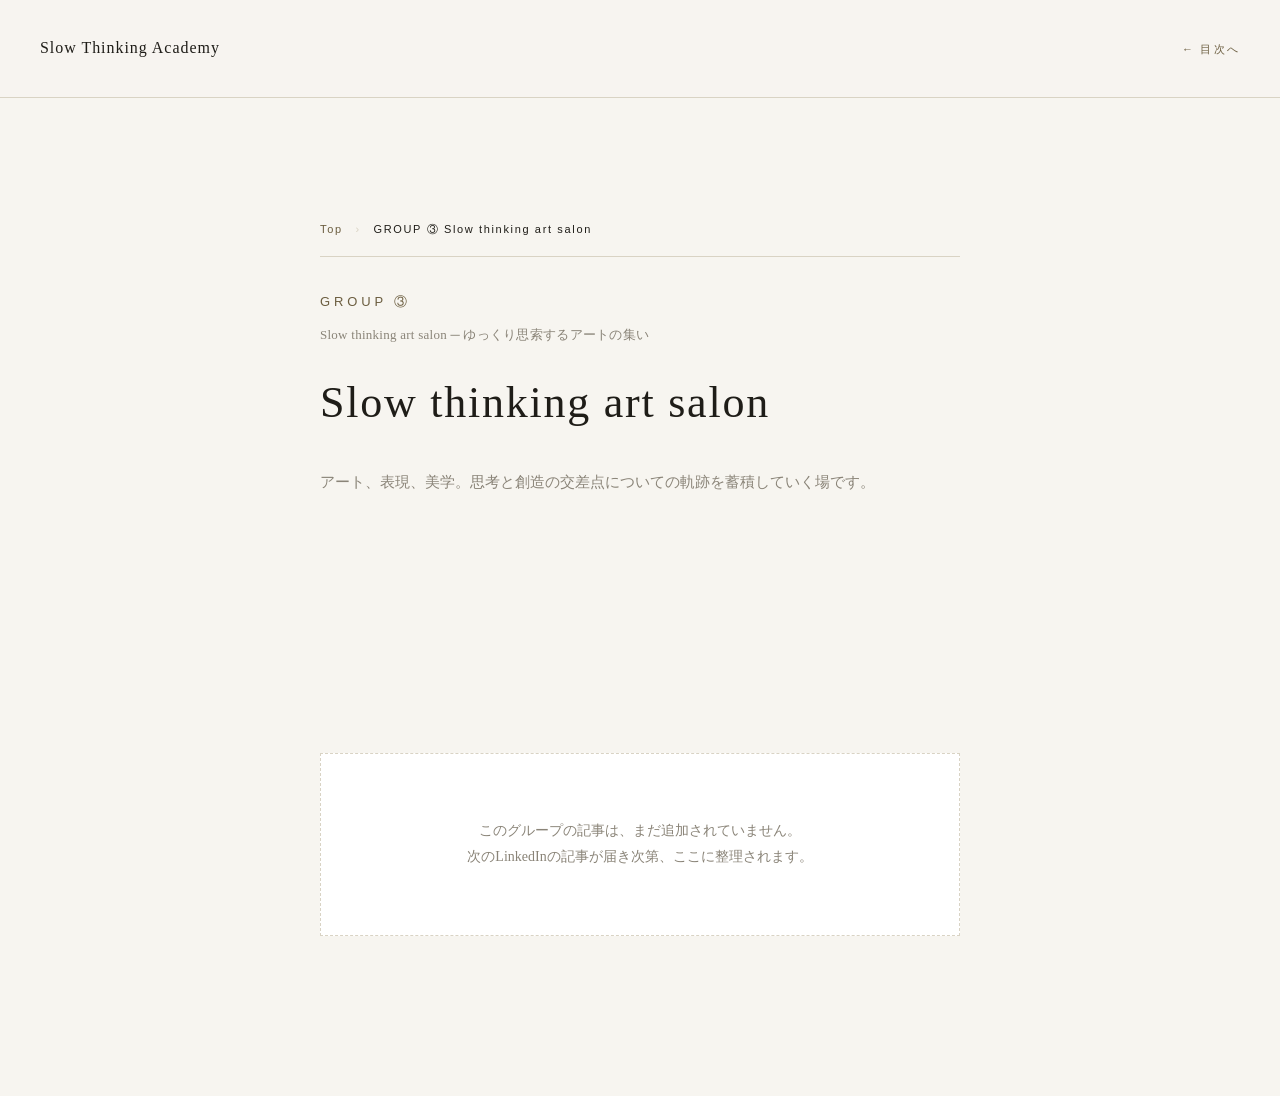
==== art-salon.html @ 64266f39 "Add files via upload" ====
<!DOCTYPE html>
<html lang="ja">
<head>
<meta charset="UTF-8">
<meta name="viewport" content="width=device-width, initial-scale=1.0">
<title>GROUP ③ Slow thinking art salon — Slow Thinking Academy</title>
<link rel="stylesheet" href="../_styles.css">
</head>
<body>

<header class="site-header">
  <a class="site-title" href="../index.html">Slow Thinking Academy</a>
  <a class="site-nav" href="../index.html#group-index">← 目次へ</a>
</header>

<div class="wrap">

  <section class="hero">
    <div class="crumbs">
      <a href="../index.html">Top</a>
      <span class="sep">›</span>
      <span class="current">GROUP ③ Slow thinking art salon</span>
    </div>

    <div class="group-hero-label">GROUP ③</div>
    <div class="group-hero-fullname">Slow thinking art salon ─ ゆっくり思索するアートの集い</div>
    <h1 class="page-title">Slow thinking art salon</h1>
    <p class="group-hero-desc">アート、表現、美学。思考と創造の交差点についての軌跡を蓄積していく場です。</p>
  </section>

  <section>
    <div class="empty-state">
      <p>このグループの記事は、まだ追加されていません。<br>
      次のLinkedInの記事が届き次第、ここに整理されます。</p>
    </div>
  </section>

</div>
</body>
</html>
---- _styles.css ----
/* ===================================================
   Slow Thinking Academy — shared styles
   =================================================== */

:root {
  --bg: #f7f5f0;
  --ink: #1f1d18;
  --ink-soft: #4a463d;
  --ink-mute: #8a8478;
  --line: #d9d3c4;
  --accent: #6b5d3f;
  --quote: #efe9dc;
}

* { box-sizing: border-box; margin: 0; padding: 0; }

html { scroll-behavior: smooth; }

body {
  background: var(--bg);
  color: var(--ink);
  font-family: "Hiragino Mincho ProN", "Yu Mincho", "YuMincho", "Noto Serif JP", "Songti SC", serif;
  line-height: 2.05;
  font-size: 17px;
  -webkit-font-smoothing: antialiased;
}

.wrap {
  max-width: 720px;
  margin: 0 auto;
  padding: 80px 40px 160px;
}

/* ---------- サイトヘッダー（多ページ共通） ---------- */
.site-header {
  display: flex;
  justify-content: space-between;
  align-items: baseline;
  padding: 32px 40px;
  border-bottom: 1px solid var(--line);
  background: rgba(247, 245, 240, 0.85);
}
.site-header .site-title {
  font-size: 16px;
  letter-spacing: 0.06em;
  color: var(--ink);
  text-decoration: none;
}
.site-header .site-nav {
  font-family: "Helvetica Neue", "Hiragino Kaku Gothic ProN", sans-serif;
  font-size: 11px;
  letter-spacing: 0.2em;
  color: var(--accent);
  text-decoration: none;
}
.site-header .site-nav:hover { color: var(--ink); }

/* ---------- パンくずリスト ---------- */
.crumbs {
  font-family: "Helvetica Neue", "Hiragino Kaku Gothic ProN", sans-serif;
  font-size: 11px;
  letter-spacing: 0.15em;
  color: var(--ink-mute);
  margin-bottom: 32px;
  padding-bottom: 16px;
  border-bottom: 1px solid var(--line);
}
.crumbs a {
  color: var(--accent);
  text-decoration: none;
  border-bottom: 1px solid transparent;
  transition: border-color 0.2s;
}
.crumbs a:hover { border-bottom-color: var(--accent); }
.crumbs .sep { margin: 0 8px; color: var(--line); }
.crumbs .current { color: var(--ink); }

/* ---------- ページヒーロー ---------- */
.hero { padding-top: 40px; padding-bottom: 80px; }
.tag {
  display: inline-block;
  font-size: 12px;
  letter-spacing: 0.3em;
  color: var(--ink-mute);
  text-transform: uppercase;
  margin-bottom: 40px;
}
h1.page-title {
  font-size: 44px;
  font-weight: 500;
  letter-spacing: 0.04em;
  line-height: 1.5;
  margin-bottom: 32px;
  color: var(--ink);
}
.page-subtitle {
  font-size: 14px;
  color: var(--ink-mute);
  margin-bottom: 56px;
  letter-spacing: 0.02em;
  line-height: 1.7;
}
.lead {
  border-top: 1px solid var(--line);
  border-bottom: 1px solid var(--line);
  padding: 40px 0;
}
.lead p {
  font-size: 20px;
  line-height: 2.2;
  color: var(--ink-soft);
  margin-bottom: 20px;
}
.lead p:last-child { margin-bottom: 0; }

/* ---------- 章 ---------- */
section {
  padding-top: 100px;
  scroll-margin-top: 40px;
}
.chapter-num {
  font-size: 13px;
  letter-spacing: 0.3em;
  color: var(--ink-mute);
  margin-bottom: 24px;
  font-family: "Helvetica Neue", sans-serif;
}
h2 {
  font-size: 26px;
  font-weight: 500;
  line-height: 1.7;
  margin-bottom: 48px;
  color: var(--ink);
  letter-spacing: 0.02em;
}
p {
  margin-bottom: 28px;
  color: var(--ink-soft);
}
p strong { color: var(--ink); font-weight: 500; }

/* ---------- 引用 ---------- */
.quote-block {
  margin: 56px 0;
  padding: 32px 36px;
  background: var(--quote);
  border-left: 2px solid var(--accent);
  font-size: 19px;
  line-height: 2.1;
  color: var(--ink);
}
.quote-block.with-margin {
  margin: 72px -36px;
  border-left: none;
  border-top: 1px solid var(--accent);
  border-bottom: 1px solid var(--accent);
  padding: 56px 36px;
  text-align: center;
  font-size: 22px;
  line-height: 2.2;
}

/* ---------- 7つの柱 ---------- */
.principles { margin: 56px 0; padding: 0; list-style: none; }
.principles li {
  display: flex; align-items: baseline;
  padding: 22px 0;
  border-bottom: 1px solid var(--line);
  font-size: 18px;
}
.principles li:last-child { border-bottom: none; }
.principles .num {
  font-family: "Helvetica Neue", serif;
  font-size: 13px; color: var(--ink-mute);
  width: 56px; flex-shrink: 0; letter-spacing: 0.2em;
}
.principles .text { color: var(--ink); }

/* ---------- キーコンセプト ---------- */
.concept { margin: 64px 0; padding: 0; }
.concept-item { padding: 28px 0; border-bottom: 1px solid var(--line); }
.concept-jp {
  font-size: 20px; color: var(--ink);
  margin-bottom: 8px; font-weight: 500;
}
.concept-arrow {
  font-family: "Helvetica Neue", sans-serif;
  font-size: 13px; color: var(--accent);
  letter-spacing: 0.2em; margin-bottom: 8px;
}
.concept-desc { color: var(--ink-soft); font-size: 16px; line-height: 1.9; }

/* ---------- 行動提案リスト ---------- */
.actions {
  margin-top: 64px;
  padding: 48px 0 0;
  border-top: 1px solid var(--line);
}
.actions-title {
  font-size: 14px;
  letter-spacing: 0.3em;
  color: var(--ink-mute);
  margin-bottom: 32px;
  font-family: "Helvetica Neue", sans-serif;
}
.actions ol { list-style: none; counter-reset: action; padding: 0; }
.actions li {
  counter-increment: action;
  padding: 20px 0;
  border-bottom: 1px solid var(--line);
  font-size: 17px;
  color: var(--ink-soft);
  line-height: 1.9;
  position: relative;
  padding-left: 56px;
}
.actions li::before {
  content: counter(action, decimal-leading-zero);
  position: absolute; left: 0; top: 22px;
  font-family: "Helvetica Neue", sans-serif;
  font-size: 13px; color: var(--ink-mute);
  letter-spacing: 0.2em;
}
.actions li:last-child { border-bottom: none; }

/* ---------- 結び ---------- */
footer {
  margin-top: 120px;
  padding-top: 80px;
  border-top: 1px solid var(--line);
  text-align: center;
}
.invite { font-size: 22px; line-height: 2.2; color: var(--ink); margin-bottom: 40px; }
.signature {
  font-size: 13px;
  letter-spacing: 0.4em;
  color: var(--ink-mute);
  margin-top: 40px;
  text-transform: uppercase;
}

/* ---------- グループカード（目次） ---------- */
.group-index-grid {
  display: grid;
  grid-template-columns: 1fr 1fr;
  gap: 24px;
  margin: 48px 0 32px;
}
.group-card {
  display: block;
  text-decoration: none;
  background: #ffffff;
  border: 1px solid var(--line);
  padding: 32px 28px;
  transition: background 0.25s ease, border-color 0.25s ease, transform 0.25s ease;
  color: inherit;
}
.group-card:hover {
  background: var(--quote);
  border-color: var(--accent);
  transform: translateY(-2px);
}
.group-card-num {
  font-family: "Helvetica Neue", sans-serif;
  font-size: 11px;
  letter-spacing: 0.3em;
  color: var(--accent);
  margin-bottom: 16px;
}
.group-card-title {
  font-size: 19px;
  font-weight: 500;
  line-height: 1.6;
  margin-bottom: 12px;
  color: var(--ink);
  letter-spacing: 0.02em;
}
.group-card-subtitle {
  font-size: 13px;
  color: var(--ink-mute);
  line-height: 1.7;
  margin-bottom: 20px;
}
.group-card-meta {
  font-family: "Helvetica Neue", sans-serif;
  font-size: 11px;
  letter-spacing: 0.2em;
  color: var(--ink-mute);
  border-top: 1px solid var(--line);
  padding-top: 16px;
}
.group-card-link {
  font-family: "Helvetica Neue", sans-serif;
  font-size: 11px;
  letter-spacing: 0.25em;
  color: var(--accent);
  border-top: 1px solid var(--line);
  padding-top: 16px;
  margin-top: 16px;
}
.group-note {
  font-size: 13px;
  color: var(--ink-mute);
  line-height: 1.9;
  padding: 16px 20px;
  background: rgba(107, 93, 63, 0.04);
  border-left: 2px solid var(--line);
}

/* ---------- グループ見出し ---------- */
.group-hero-label {
  font-family: "Helvetica Neue", sans-serif;
  font-size: 13px;
  letter-spacing: 0.3em;
  color: var(--accent);
  margin-bottom: 8px;
}
.group-hero-fullname {
  font-size: 13px;
  color: var(--ink-mute);
  margin-bottom: 24px;
  line-height: 1.7;
  letter-spacing: 0.02em;
}
.group-hero-desc {
  font-size: 15px;
  color: var(--ink-mute);
  line-height: 1.9;
  max-width: 600px;
}

/* ---------- 記事リスト（グループページ） ---------- */
.article-list { margin-top: 56px; }
.article-list-item {
  display: block;
  text-decoration: none;
  background: #fbf9f3;
  border: 1px solid var(--line);
  padding: 40px 36px;
  margin-bottom: 24px;
  transition: background 0.2s, border-color 0.2s, transform 0.2s;
  color: inherit;
}
.article-list-item:hover {
  background: var(--quote);
  border-color: var(--accent);
  transform: translateY(-2px);
}
.article-list-item .entry-num {
  display: inline-block;
  font-family: "Helvetica Neue", "Hiragino Kaku Gothic ProN", sans-serif;
  font-size: 11px;
  letter-spacing: 0.3em;
  color: var(--ink-mute);
  margin-bottom: 16px;
}
.article-list-item .entry-title {
  font-size: 22px;
  font-weight: 500;
  line-height: 1.6;
  color: var(--ink);
  margin-bottom: 16px;
  letter-spacing: 0.01em;
}
.article-list-item .entry-meta {
  display: flex;
  gap: 24px;
  font-size: 12px;
  color: var(--ink-mute);
  font-family: "Helvetica Neue", sans-serif;
  letter-spacing: 0.05em;
}
.article-list-item .entry-arrow {
  float: right;
  font-family: "Helvetica Neue", sans-serif;
  color: var(--accent);
  font-size: 14px;
  letter-spacing: 0.2em;
  margin-top: -32px;
}

/* ---------- 投稿カード（記事ページ） ---------- */
.post {
  margin: 0;
  padding: 0;
}
.post-label {
  display: inline-block;
  font-family: "Helvetica Neue", "Hiragino Kaku Gothic ProN", sans-serif;
  font-size: 11px;
  letter-spacing: 0.3em;
  color: var(--ink-mute);
  margin-bottom: 28px;
}
.post-meta {
  display: flex;
  flex-wrap: wrap;
  gap: 24px;
  align-items: baseline;
  margin-bottom: 20px;
  font-size: 13px;
}
.post-date {
  font-family: "Helvetica Neue", sans-serif;
  color: var(--ink-mute);
  letter-spacing: 0.1em;
}
.post-source {
  color: var(--ink-mute);
  font-size: 12px;
  line-height: 1.6;
}
.post-title {
  font-size: 32px;
  font-weight: 500;
  line-height: 1.5;
  margin: 24px 0 48px;
  color: var(--ink);
  letter-spacing: 0.01em;
}
.post-body p {
  margin-bottom: 28px;
  color: var(--ink-soft);
  font-size: 17px;
  line-height: 2.05;
}
.post-body p:last-child { margin-bottom: 0; }
.post-source-quote {
  margin: 36px 0;
  padding: 20px 24px;
  background: rgba(107, 93, 63, 0.06);
  border-left: 2px solid var(--accent);
  font-size: 15px;
  line-height: 1.95;
  color: var(--ink);
}
.post-list { margin: 24px 0 28px; padding-left: 0; list-style: none; }
.post-list li {
  padding: 10px 0 10px 28px;
  position: relative;
  font-size: 16px;
  color: var(--ink);
}
.post-list li::before {
  content: "";
  position: absolute; left: 0; top: 22px;
  width: 16px; height: 1px;
  background: var(--accent);
}
.post-tags {
  margin-top: 48px;
  padding-top: 24px;
  border-top: 1px solid var(--line);
  display: flex;
  flex-wrap: wrap;
  gap: 16px;
}
.post-tags span {
  font-size: 13px;
  color: var(--accent);
  letter-spacing: 0.05em;
}
.post-group-note {
  margin-top: 72px;
  padding: 36px 32px;
  background: #ffffff;
  border: 1px dashed var(--line);
}
.post-group-note p {
  font-size: 14.5px;
  line-height: 1.95;
  margin-bottom: 16px;
  color: var(--ink-mute);
}
.post-group-note strong { color: var(--ink-soft); font-weight: 500; }
.post-group-link {
  margin-top: 20px;
  padding-top: 16px;
  border-top: 1px solid var(--line);
  font-size: 13px !important;
  color: var(--accent);
}
.post-group-link a {
  color: var(--accent);
  text-decoration: none;
  border-bottom: 1px solid var(--accent);
  word-break: break-all;
}

/* ---------- 記事ナビ（前後／上下） ---------- */
.article-nav {
  margin-top: 96px;
  padding: 32px 0;
  border-top: 1px solid var(--line);
  border-bottom: 1px solid var(--line);
  display: flex;
  justify-content: space-between;
  align-items: center;
  flex-wrap: wrap;
  gap: 16px;
}
.article-nav a {
  font-family: "Helvetica Neue", "Hiragino Kaku Gothic ProN", sans-serif;
  font-size: 13px;
  letter-spacing: 0.15em;
  color: var(--accent);
  text-decoration: none;
  padding: 10px 18px;
  border: 1px solid var(--line);
  background: #ffffff;
  transition: background 0.2s, border-color 0.2s;
}
.article-nav a:hover {
  background: var(--quote);
  border-color: var(--accent);
}
.article-nav .center { margin: 0 auto; }

/* ---------- 空状態 ---------- */
.empty-state {
  padding: 64px 32px;
  background: #ffffff;
  border: 1px dashed var(--line);
  text-align: center;
  margin-top: 48px;
}
.empty-state p {
  font-size: 14px;
  color: var(--ink-mute);
  line-height: 1.9;
  margin-bottom: 0;
}

/* ---------- レスポンシブ ---------- */
@media (max-width: 640px) {
  body { font-size: 16px; }
  .wrap { padding: 60px 24px 120px; }
  .site-header { padding: 24px; flex-direction: column; align-items: flex-start; gap: 12px; }
  h1.page-title { font-size: 32px; }
  h2 { font-size: 21px; }
  h3.post-title { font-size: 24px !important; margin: 16px 0 32px; }
  .lead p { font-size: 18px; }
  .quote-block.with-margin { margin: 56px 0; font-size: 19px; padding: 40px 24px; }
  section { padding-top: 64px; }
  .post-meta { flex-direction: column; gap: 8px; }
  .group-index-grid { grid-template-columns: 1fr; gap: 16px; }
  .group-card { padding: 24px 20px; }
  .article-list-item { padding: 28px 24px; }
  .post-title { font-size: 24px; }
  .article-nav { flex-direction: column; align-items: stretch; }
  .article-nav .center { margin: 0; }
}
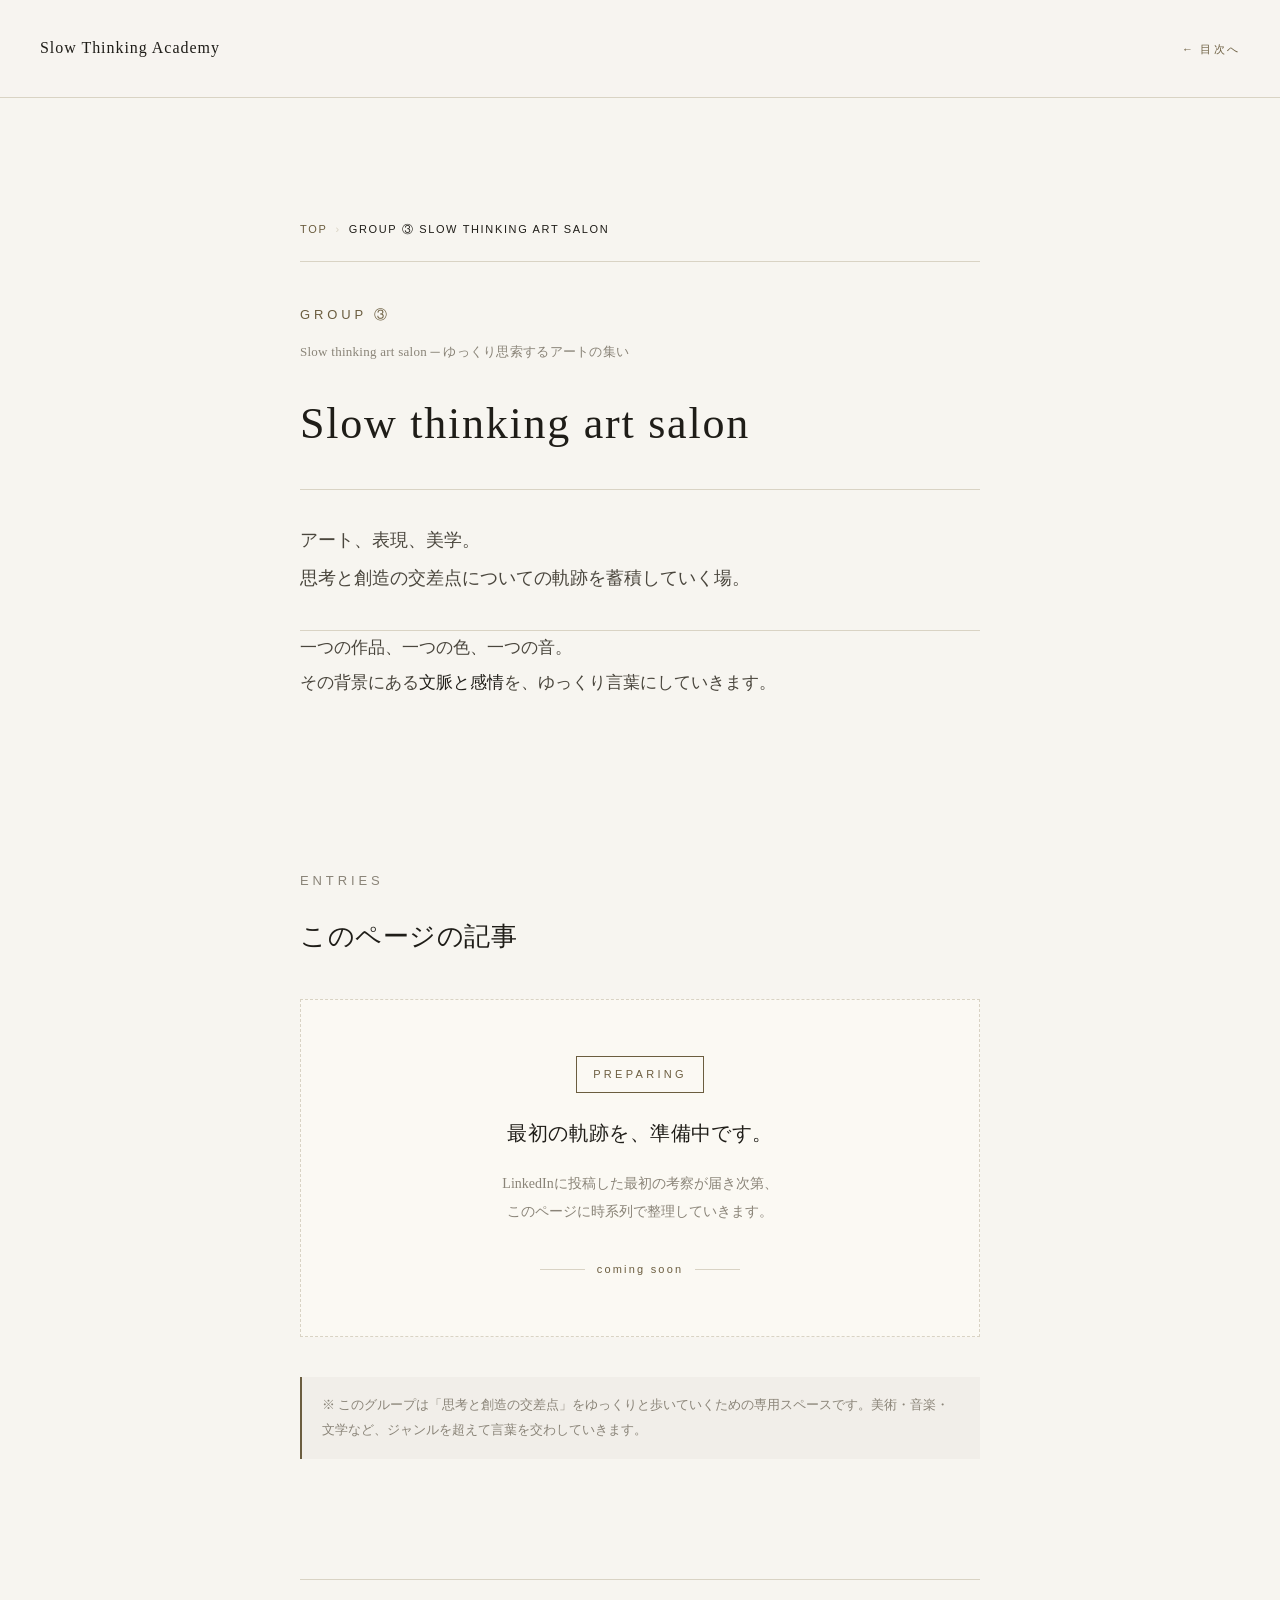
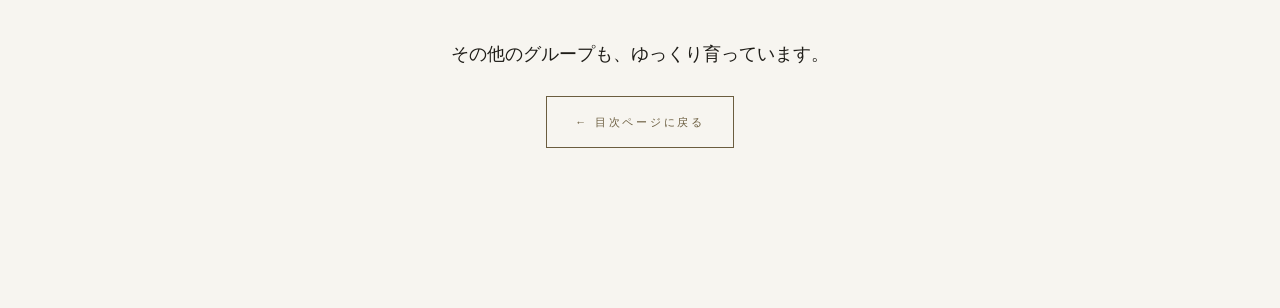
==== commit 45299bc2: "Add files via upload" ====
--- a/art-salon.html
+++ b/art-salon.html
@@ -4,7 +4,62 @@
 <meta charset="UTF-8">
 <meta name="viewport" content="width=device-width, initial-scale=1.0">
 <title>GROUP ③ Slow thinking art salon — Slow Thinking Academy</title>
-<link rel="stylesheet" href="../_styles.css">
+<style>
+:root{--bg:#f7f5f0;--ink:#1f1d18;--ink-soft:#4a463d;--ink-mute:#8a8478;--line:#d9d3c4;--accent:#6b5d3f;--accent-soft:#a89473;--quote:#efe9dc;--card:#fbf9f3}
+*{box-sizing:border-box;margin:0;padding:0}
+html{scroll-behavior:smooth}
+body{background:var(--bg);color:var(--ink);font-family:"Hiragino Mincho ProN","Yu Mincho","YuMincho","Noto Serif JP","Songti SC",serif;line-height:2.05;font-size:17px;-webkit-font-smoothing:antialiased}
+.wrap{max-width:760px;margin:0 auto;padding:80px 40px 160px}
+.site-header{display:flex;justify-content:space-between;align-items:baseline;padding:32px 40px;border-bottom:1px solid var(--line);background:rgba(247,245,240,0.85)}
+.site-header .site-title{font-size:16px;letter-spacing:0.06em;color:var(--ink);text-decoration:none}
+.site-header .site-nav{font-family:"Helvetica Neue","Hiragino Kaku Gothic ProN",sans-serif;font-size:11px;letter-spacing:0.2em;color:var(--accent);text-decoration:none}
+.site-header .site-nav:hover{color:var(--ink)}
+
+.crumbs{font-family:"Helvetica Neue","Hiragino Kaku Gothic ProN",sans-serif;font-size:11px;letter-spacing:0.15em;color:var(--ink-mute);margin-bottom:40px;padding-bottom:20px;border-bottom:1px solid var(--line);display:flex;align-items:center;flex-wrap:wrap;gap:8px;text-transform:uppercase}
+.crumbs a{color:var(--accent);text-decoration:none;border-bottom:1px solid transparent;transition:border-color 0.2s}
+.crumbs a:hover{border-bottom-color:var(--accent)}
+.crumbs .sep{color:var(--line)}
+.crumbs .current{color:var(--ink)}
+
+.hero{padding-top:40px;padding-bottom:64px}
+.group-hero-label{font-family:"Helvetica Neue",sans-serif;font-size:13px;letter-spacing:0.3em;color:var(--accent);margin-bottom:12px}
+.group-hero-fullname{font-size:13px;color:var(--ink-mute);margin-bottom:28px;line-height:1.7;letter-spacing:0.02em}
+h1.page-title{font-size:44px;font-weight:500;letter-spacing:0.04em;line-height:1.5;margin-bottom:32px;color:var(--ink)}
+.lead{border-top:1px solid var(--line);border-bottom:1px solid var(--line);padding:32px 0;margin-top:24px}
+.lead p{font-size:18px;line-height:2.1;color:var(--ink-soft);margin-bottom:0}
+
+section{padding-top:80px;scroll-margin-top:40px}
+.chapter-num{font-family:"Helvetica Neue",sans-serif;font-size:13px;letter-spacing:0.3em;color:var(--ink-mute);margin-bottom:20px}
+h2{font-size:26px;font-weight:500;line-height:1.7;margin-bottom:40px;color:var(--ink);letter-spacing:0.02em}
+p{margin-bottom:24px;color:var(--ink-soft)}
+p strong{color:var(--ink);font-weight:500}
+
+.preparing-card{background:var(--card);border:1px dashed var(--line);padding:56px 40px;text-align:center;margin-top:32px;position:relative}
+.preparing-badge{display:inline-block;font-family:"Helvetica Neue",sans-serif;font-size:11px;letter-spacing:0.3em;color:var(--accent);text-transform:uppercase;margin-bottom:20px;padding:6px 16px;border:1px solid var(--accent)}
+.preparing-title{font-size:20px;font-weight:500;color:var(--ink);margin-bottom:16px;letter-spacing:0.02em}
+.preparing-desc{font-size:14px;color:var(--ink-mute);line-height:2;max-width:480px;margin:0 auto}
+.preparing-divider{display:flex;align-items:center;justify-content:center;gap:12px;margin:32px auto 0;max-width:200px}
+.preparing-divider span{height:1px;flex:1;background:var(--line)}
+.preparing-divider em{font-family:"Helvetica Neue",sans-serif;font-size:11px;letter-spacing:0.2em;color:var(--accent);font-style:normal}
+
+.group-note{font-size:13px;color:var(--ink-mute);line-height:1.9;padding:16px 20px;background:rgba(107,93,63,0.04);border-left:2px solid var(--accent);margin-top:40px}
+
+footer{margin-top:120px;padding-top:56px;border-top:1px solid var(--line);text-align:center}
+.footer-cta{font-size:18px;line-height:2;color:var(--ink);margin-bottom:24px}
+.footer-back{display:inline-block;font-family:"Helvetica Neue",sans-serif;font-size:11px;letter-spacing:0.25em;color:var(--accent);text-decoration:none;padding:14px 28px;border:1px solid var(--accent);transition:background 0.2s ease,color 0.2s ease}
+.footer-back:hover{background:var(--accent);color:var(--bg)}
+
+@media (max-width:640px){
+  body{font-size:16px}
+  .wrap{padding:60px 24px 120px}
+  .site-header{padding:24px;flex-direction:column;align-items:flex-start;gap:12px}
+  h1.page-title{font-size:30px}
+  h2{font-size:21px}
+  .lead p{font-size:16px}
+  section{padding-top:56px}
+  .preparing-card{padding:40px 24px}
+}
+</style>
 </head>
 <body>
 
@@ -19,22 +74,43 @@
     <div class="crumbs">
       <a href="../index.html">Top</a>
       <span class="sep">›</span>
-      <span class="current">GROUP ③ Slow thinking art salon</span>
+      <span class="current">Group ③ Slow thinking art salon</span>
     </div>
 
     <div class="group-hero-label">GROUP ③</div>
     <div class="group-hero-fullname">Slow thinking art salon ─ ゆっくり思索するアートの集い</div>
+
     <h1 class="page-title">Slow thinking art salon</h1>
-    <p class="group-hero-desc">アート、表現、美学。思考と創造の交差点についての軌跡を蓄積していく場です。</p>
+
+    <div class="lead">
+      <p>アート、表現、美学。<br>
+      思考と創造の交差点についての軌跡を蓄積していく場。</p>
+    </div>
+
+    <p>一つの作品、一つの色、一つの音。<br>
+    その背景にある<strong>文脈と感情</strong>を、ゆっくり言葉にしていきます。</p>
   </section>
 
   <section>
-    <div class="empty-state">
-      <p>このグループの記事は、まだ追加されていません。<br>
-      次のLinkedInの記事が届き次第、ここに整理されます。</p>
+    <div class="chapter-num">ENTRIES</div>
+    <h2>このページの記事</h2>
+
+    <div class="preparing-card">
+      <span class="preparing-badge">Preparing</span>
+      <div class="preparing-title">最初の軌跡を、準備中です。</div>
+      <p class="preparing-desc">LinkedInに投稿した最初の考察が届き次第、<br>このページに時系列で整理していきます。</p>
+      <div class="preparing-divider"><span></span><em>coming soon</em><span></span></div>
     </div>
+
+    <div class="group-note">※ このグループは「思考と創造の交差点」をゆっくりと歩いていくための専用スペースです。美術・音楽・文学など、ジャンルを超えて言葉を交わしていきます。</div>
   </section>
 
+  <footer>
+    <div class="footer-cta">その他のグループも、ゆっくり育っています。</div>
+    <a class="footer-back" href="../index.html#group-index">← 目次ページに戻る</a>
+  </footer>
+
 </div>
+<script type="module" src="https://static.cloudflareinsights.com/beacon.min.js/v4513226cdae34746b4dedf0b4dfa099e1781791509496" integrity="sha512-ZE9pZaUXND66v380QUtch/5sE9tPFh2zg45pR2PB0CVkCtOREv2AJKkSidISWkysEuQ0EH8faUU5du78bx87UQ==" data-cf-beacon='{"version":"2024.11.0","token":"4edd5f8ec12a48cfa682ab8261b80a79"}' crossorigin="anonymous"></script>
 </body>
 </html>
